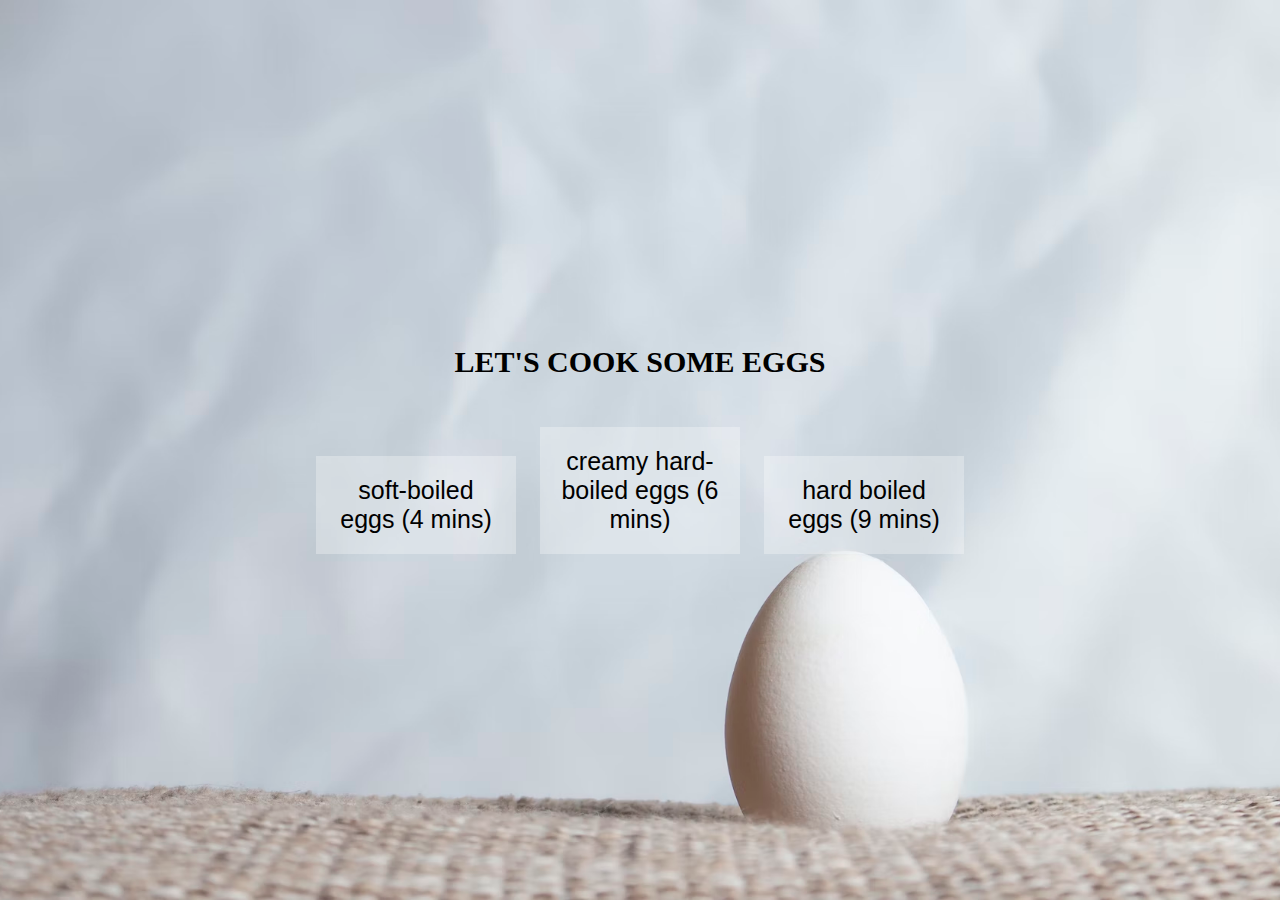
==== index.html @ 008fd718 "project start" ====
<!DOCTYPE html>
<html lang="en">
<head>
    <meta charset="UTF-8">
    <meta http-equiv="X-UA-Compatible" content="IE=edge">
    <meta name="viewport" content="width=device-width, initial-scale=1.0">
    <link rel="stylesheet" href="reset.css">
    <link rel="stylesheet" href="style.css">
    <title>Document</title>
</head>
<body>
    <div class="wrapper">
        <div class="header">
            <h2 class="main_title">let's cook some eggs</h2>

            <div class="btn_box">
                <button class="btn_main btn_soft">
                    <a href="softEggs/softEggs.html">soft-boiled eggs</a>
                    (4 mins)
                </button>
                <button class="btn_main btn_creamy">
                    <a href="creamyEggs/creamyEggs.html">creamy hard-boiled eggs</a>
                    (6 mins)
                </button>
                <button class="btn_main btn_hard">
                    <a href="hardEggs/hardEggs.html">hard boiled eggs</a>
                    (9 mins)
                </button>
            </div>
        </div>
    </div>

    <!-- Відео автора Klaus Nielsen з Pexels -->
</body>
</html>
---- style.css ----
.wrapper {
    background-image: url(bg.avif);
    background-position: center;
    background-repeat: no-repeat;
    background-size: cover;
    height: 100vh;
    display: flex;
    justify-content: center;
    align-items: center;
}
.main_title {
    text-transform: uppercase;
    font-size: 30px;
    margin-bottom: 50px;
}
.header {
    display: flex;
    flex-direction: column;
    align-items: center;
}
.btn_main {
    border: none;
    padding: 20px;
    font-size: 25px;
    max-width: 200px;
    background: rgba(255, 255, 255, 0.3);
}
.btn_main a {
    text-decoration: none;
    color: black;
}
.btn_main:hover {
    background: rgba(255, 255, 255, 0.8);
}
.btn_main:not(:last-child) {
    margin-right: 20px;
}
.softEgg_video {
    position: fixed;
    top: 0;
    right: 0;
    min-width: 100%;
    min-height: 100%;
    z-index: -10;
}
.sub_wrapper {
    display: flex;
    flex-direction: column;
    align-items: center;
}
.sub_title {
    font-size: 40px;
    text-transform: uppercase;
}
.cooking_info {
    max-width: 50%;
    font-size: 20px;
    background: rgba(255, 255, 255, 0.3);
    padding: 10px;
}
.cooking_info:hover {
    background: rgba(255, 255, 255, 0.8);
}
.timer {
    display: flex;
    margin-bottom: 50px;
    align-items: center;
}
.btn_start {
    padding: 10px;
    font-size: 20px;
    margin-right: 20px;
}
.color_title {
    color: white;
}
.countdown {
    font-size: 20px;
    background: rgba(255, 255, 255, 0.8);
    padding: 10px;
    display: none;
}
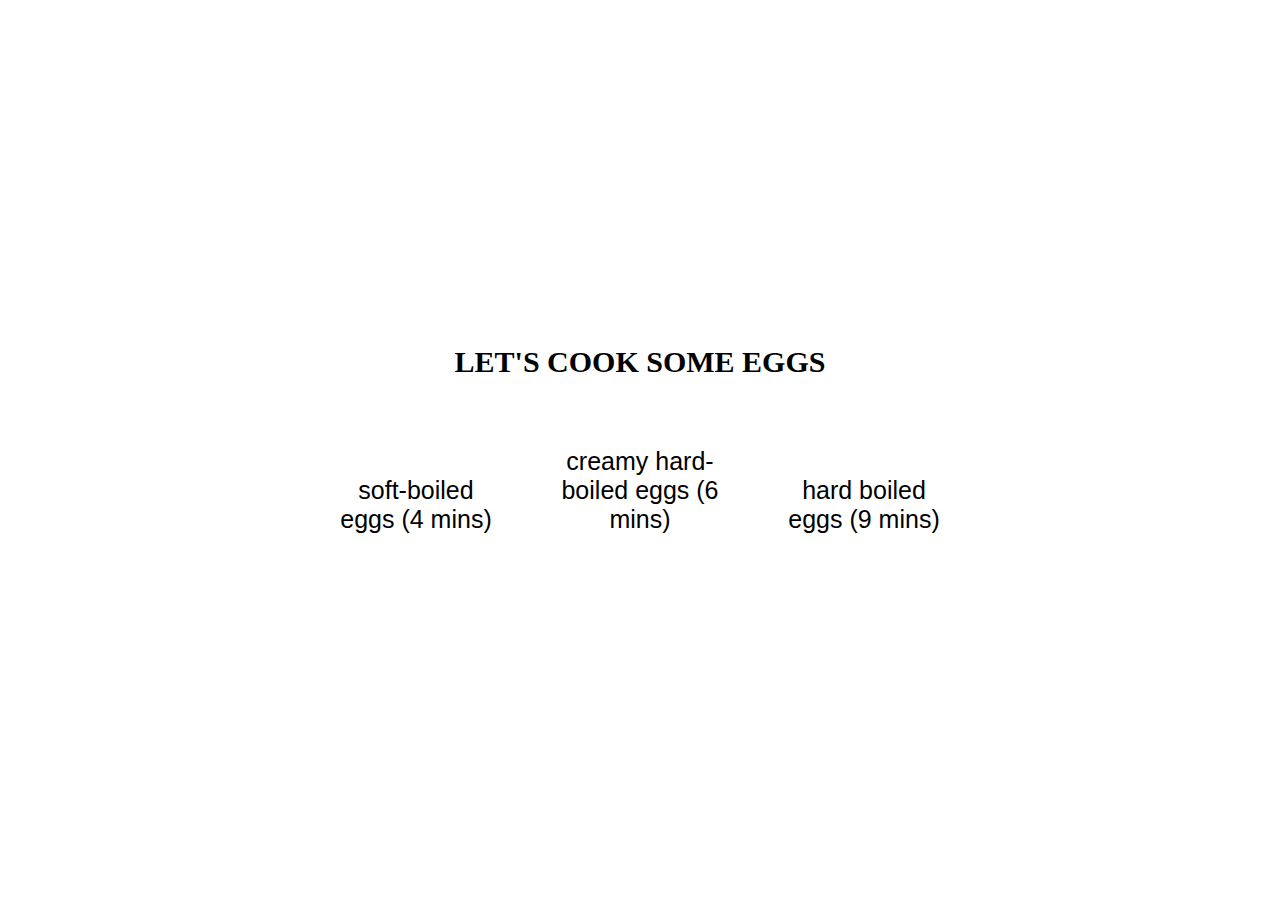
==== commit a602e6f6: "responsive updates" ====
--- a/index.html
+++ b/index.html
@@ -15,16 +15,13 @@
 
             <div class="btn_box">
                 <button class="btn_main btn_soft">
-                    <a href="softEggs/softEggs.html">soft-boiled eggs</a>
-                    (4 mins)
+                    <a href="softEggs/softEggs.html">soft-boiled eggs (4 mins)</a>
                 </button>
                 <button class="btn_main btn_creamy">
-                    <a href="creamyEggs/creamyEggs.html">creamy hard-boiled eggs</a>
-                    (6 mins)
+                    <a href="creamyEggs/creamyEggs.html">creamy hard-boiled eggs (6 mins)</a>
                 </button>
                 <button class="btn_main btn_hard">
-                    <a href="hardEggs/hardEggs.html">hard boiled eggs</a>
-                    (9 mins)
+                    <a href="hardEggs/hardEggs.html">hard boiled eggs (9 mins)</a>
                 </button>
             </div>
         </div>
--- a/style.css
+++ b/style.css
@@ -1,5 +1,5 @@
 .wrapper {
-    background-image: url(bg.avif);
+    background-image: url('https://images.unsplash.com/photo-1586975471851-06fbf8453bda?ixlib=rb-1.2.1&ixid=MnwxMjA3fDB8MHxwaG90by1wYWdlfHx8fGVufDB8fHx8&auto=format&fit=crop&w=2070&q=80');
     background-position: center;
     background-repeat: no-repeat;
     background-size: cover;
@@ -79,4 +79,28 @@
     background: rgba(255, 255, 255, 0.8);
     padding: 10px;
     display: none;
+}
+
+
+@media (max-width: 700px) {
+    .btn_box {
+        display: flex;
+        flex-direction: column;
+    }
+    .btn_main:not(:last-child) {
+        margin-right: 0px;
+        margin-bottom: 20px;
+    }
+    .main_title {
+        font-size: 26px;
+        text-align: center;
+    }
+    .btn_main {
+        font-size: 21px;
+        padding: 12px;
+        max-width: 100%;
+    }
+    .wrapper {
+        padding: 20px;
+    }
 }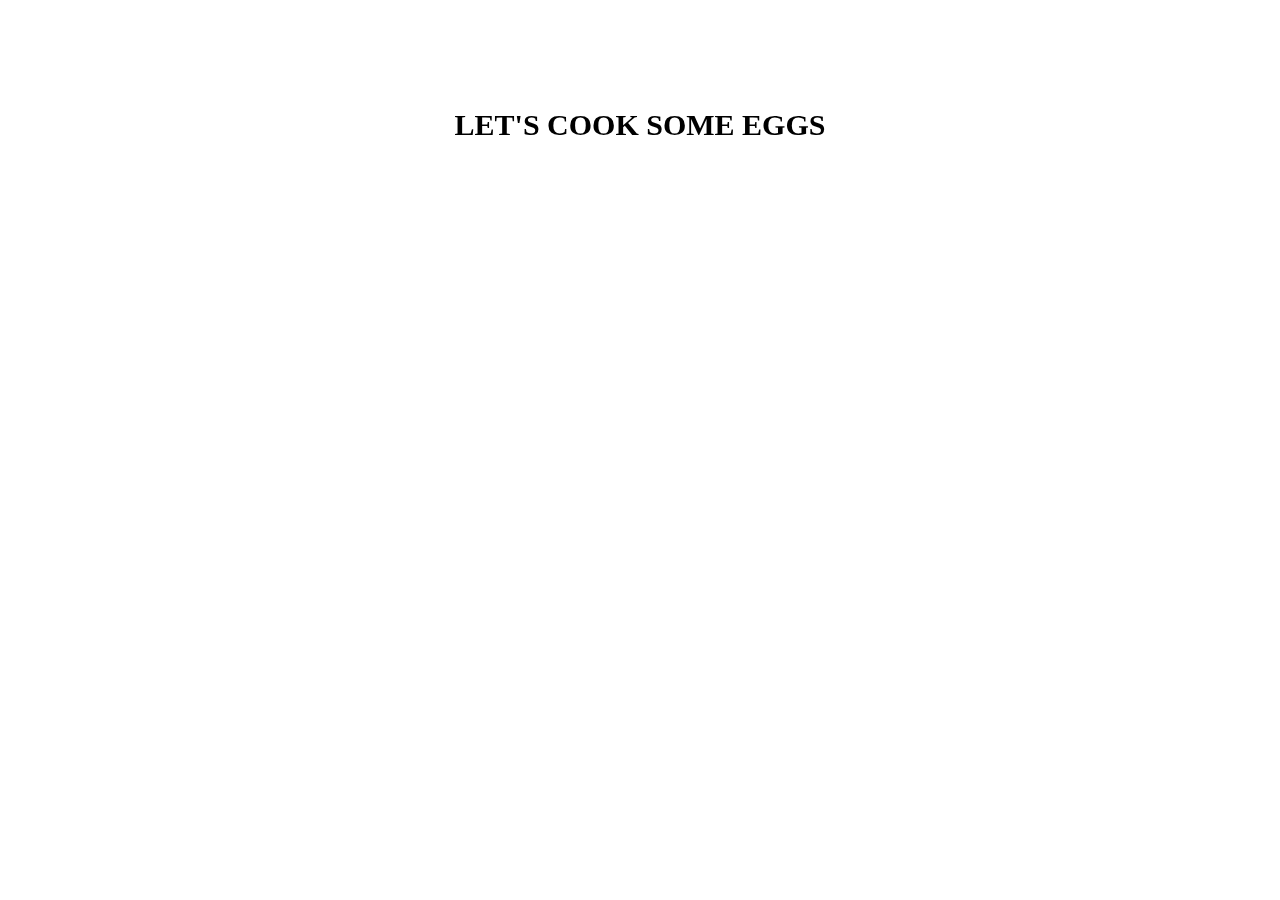
==== commit d02c1ea5: "animation" ====
--- a/index.html
+++ b/index.html
@@ -26,7 +26,8 @@
             </div>
         </div>
     </div>
-
+    <script src="https://cdnjs.cloudflare.com/ajax/libs/gsap/3.7.1/gsap.min.js"></script>
+    <script src="script.js"></script>
     <!-- Відео автора Klaus Nielsen з Pexels -->
 </body>
 </html>--- a/style.css
+++ b/style.css
@@ -24,6 +24,7 @@
     font-size: 25px;
     max-width: 200px;
     background: rgba(255, 255, 255, 0.3);
+    opacity: 0;
 }
 .btn_main a {
     text-decoration: none;
@@ -70,6 +71,7 @@
     padding: 10px;
     font-size: 20px;
     margin-right: 20px;
+    border: none;
 }
 .color_title {
     color: white;
@@ -91,7 +93,7 @@
         margin-right: 0px;
         margin-bottom: 20px;
     }
-    .main_title {
+    .main_title, .sub_title {
         font-size: 26px;
         text-align: center;
     }
@@ -103,4 +105,7 @@
     .wrapper {
         padding: 20px;
     }
+    .cooking_info {
+        max-width: 90%;
+    }
 }